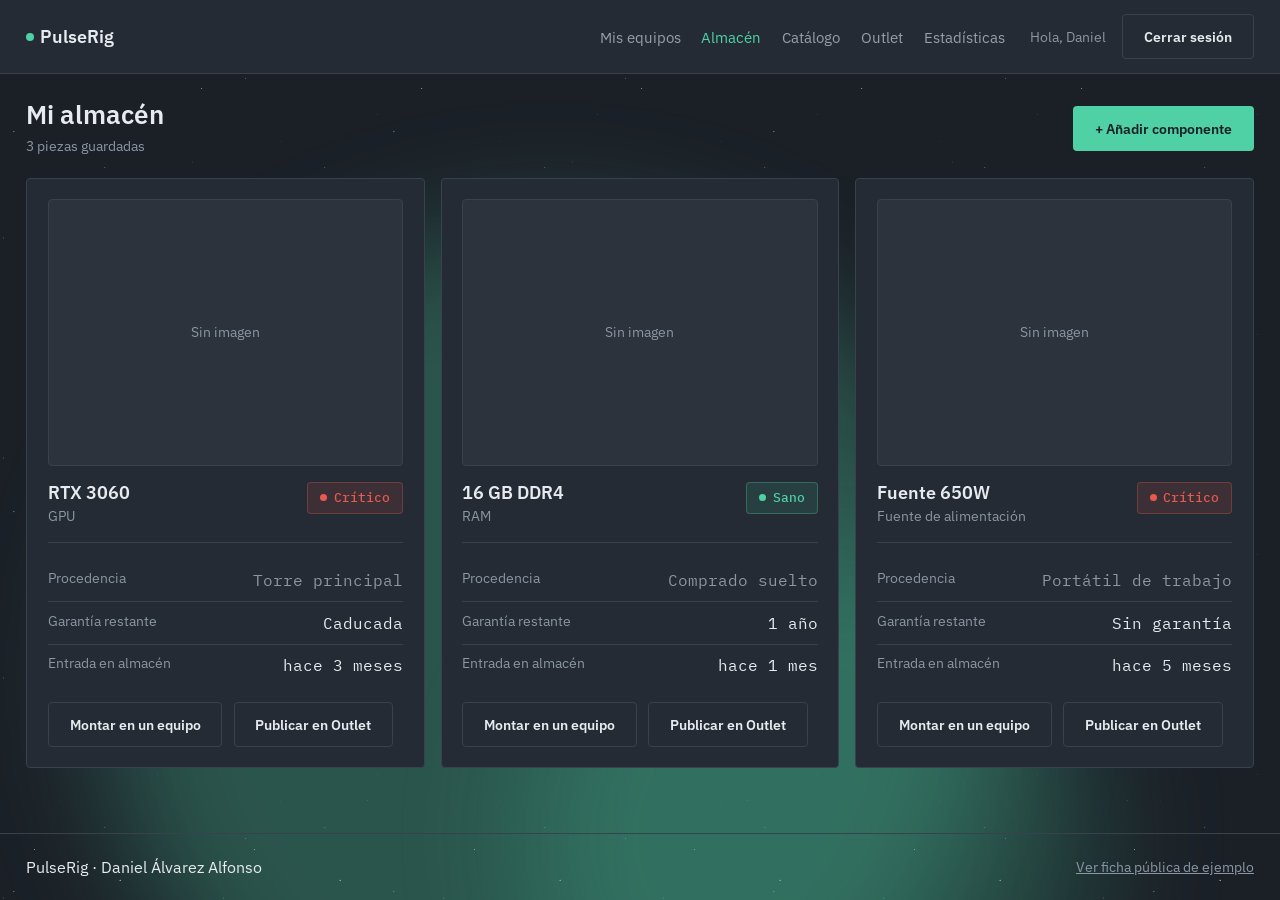
==== pages/almacen.html @ 92dafc7d "feat: maquetación HTML/CSS + esquema SQL de PulseRig" ====
<!DOCTYPE html>
<html lang="es">
<head>
  <meta charset="UTF-8">
  <meta name="viewport" content="width=device-width, initial-scale=1.0">
  <title>Mi almacén · PulseRig</title>
  <link rel="preconnect" href="https://fonts.googleapis.com">
  <link rel="preconnect" href="https://fonts.gstatic.com" crossorigin>
  <link href="https://fonts.googleapis.com/css2?family=IBM+Plex+Mono:wght@400;500;600;700&family=IBM+Plex+Sans:wght@400;500;600;700&display=swap" rel="stylesheet">
  <link rel="stylesheet" href="https://cdn.jsdelivr.net/npm/bootstrap@4.6.2/dist/css/bootstrap.min.css">
  <link rel="stylesheet" href="../css/styles.css">
</head>
<body>
  <div class="fondo-ambiente" data-estado="sano">
    <div class="fondo-ambiente__estrellas fondo-ambiente__estrellas--lejos"></div>
    <div class="fondo-ambiente__estrellas fondo-ambiente__estrellas--cerca"></div>
    <div class="fondo-ambiente__brillo"></div>
  </div>
  <div class="contenido">

    <!-- ===== CABECERA ===== -->
    <header class="menu-principal">
      <div class="contenedor">
        <a href="../index.html" class="marca">
          <span class="marca__punto"></span>
          PulseRig
        </a>
        <button class="menu-toggle" type="button" data-toggle="collapse" data-target="#menuPrincipal" aria-controls="menuPrincipal" aria-expanded="false" aria-label="Abrir menú">
          &#9776;
        </button>
        <nav class="menu-grupo collapse" id="menuPrincipal">
          <ul class="menu-enlaces">
            <li><a href="equipos.html">Mis equipos</a></li>
            <li><a href="almacen.html" aria-current="page">Almacén</a></li>
            <li><a href="catalogo.html">Catálogo</a></li>
            <li><a href="outlet.html">Outlet</a></li>
            <li><a href="estadisticas.html">Estadísticas</a></li>
          </ul>
          <div class="menu-acceso">
            <span class="menu-saludo">Hola, Daniel</span>
            <a href="../index.html" class="btn btn-secundario">Cerrar sesión</a>
          </div>
        </nav>
      </div>
    </header>
    <!-- ===== FIN CABECERA ===== -->

    <main>
      <div class="contenedor">

        <div class="cabecera-pagina">
          <div class="cabecera-pagina__titulos">
            <h1>Mi almacén</h1>
            <p class="cabecera-pagina__resumen">3 piezas guardadas</p>
          </div>
          <a href="#" class="btn btn-primario">+ Añadir componente</a>
        </div>

        <div class="rejilla">

          <article class="tarjeta">
            <div class="sin-imagen" style="margin-bottom: var(--espacio-md);">Sin imagen</div>
            <div class="tarjeta__cabecera">
              <div class="tarjeta__cabecera-titulos">
                <h3>RTX 3060</h3>
                <p class="texto-pequeno">GPU</p>
              </div>
              <span class="badge-estado badge-critico">Crítico</span>
            </div>
            <div class="tarjeta__cuerpo">
              <div class="tarjeta__fila">
                <span class="tarjeta__fila-etiqueta">Procedencia</span>
                <span class="tarjeta__fila-valor tarjeta-almacen__procedencia">Torre principal</span>
              </div>
              <div class="tarjeta__fila">
                <span class="tarjeta__fila-etiqueta">Garantía restante</span>
                <span class="tarjeta__fila-valor cifra">Caducada</span>
              </div>
              <div class="tarjeta__fila">
                <span class="tarjeta__fila-etiqueta">Entrada en almacén</span>
                <span class="tarjeta__fila-valor cifra">hace 3 meses</span>
              </div>
            </div>
            <div class="tarjeta__acciones">
              <button type="button" class="btn btn-secundario">Montar en un equipo</button>
              <button type="button" class="btn btn-secundario">Publicar en Outlet</button>
            </div>
          </article>

          <article class="tarjeta">
            <div class="sin-imagen" style="margin-bottom: var(--espacio-md);">Sin imagen</div>
            <div class="tarjeta__cabecera">
              <div class="tarjeta__cabecera-titulos">
                <h3>16 GB DDR4</h3>
                <p class="texto-pequeno">RAM</p>
              </div>
              <span class="badge-estado badge-sano">Sano</span>
            </div>
            <div class="tarjeta__cuerpo">
              <div class="tarjeta__fila">
                <span class="tarjeta__fila-etiqueta">Procedencia</span>
                <span class="tarjeta__fila-valor tarjeta-almacen__procedencia">Comprado suelto</span>
              </div>
              <div class="tarjeta__fila">
                <span class="tarjeta__fila-etiqueta">Garantía restante</span>
                <span class="tarjeta__fila-valor cifra">1 año</span>
              </div>
              <div class="tarjeta__fila">
                <span class="tarjeta__fila-etiqueta">Entrada en almacén</span>
                <span class="tarjeta__fila-valor cifra">hace 1 mes</span>
              </div>
            </div>
            <div class="tarjeta__acciones">
              <button type="button" class="btn btn-secundario">Montar en un equipo</button>
              <button type="button" class="btn btn-secundario">Publicar en Outlet</button>
            </div>
          </article>

          <article class="tarjeta">
            <div class="sin-imagen" style="margin-bottom: var(--espacio-md);">Sin imagen</div>
            <div class="tarjeta__cabecera">
              <div class="tarjeta__cabecera-titulos">
                <h3>Fuente 650W</h3>
                <p class="texto-pequeno">Fuente de alimentación</p>
              </div>
              <span class="badge-estado badge-critico">Crítico</span>
            </div>
            <div class="tarjeta__cuerpo">
              <div class="tarjeta__fila">
                <span class="tarjeta__fila-etiqueta">Procedencia</span>
                <span class="tarjeta__fila-valor tarjeta-almacen__procedencia">Portátil de trabajo</span>
              </div>
              <div class="tarjeta__fila">
                <span class="tarjeta__fila-etiqueta">Garantía restante</span>
                <span class="tarjeta__fila-valor cifra">Sin garantía</span>
              </div>
              <div class="tarjeta__fila">
                <span class="tarjeta__fila-etiqueta">Entrada en almacén</span>
                <span class="tarjeta__fila-valor cifra">hace 5 meses</span>
              </div>
            </div>
            <div class="tarjeta__acciones">
              <button type="button" class="btn btn-secundario">Montar en un equipo</button>
              <button type="button" class="btn btn-secundario">Publicar en Outlet</button>
            </div>
          </article>

        </div>

      </div>
    </main>

    <!-- ===== PIE ===== -->
    <footer class="pie-pagina">
      <div class="contenedor">
        <p>PulseRig · Daniel Álvarez Alfonso</p>
        <a href="publico.html">Ver ficha pública de ejemplo</a>
      </div>
    </footer>
    <!-- ===== FIN PIE ===== -->

  </div>

  <script src="https://cdn.jsdelivr.net/npm/jquery@3.6.0/dist/jquery.min.js"></script>
  <script src="https://cdn.jsdelivr.net/npm/popper.js@1.16.1/dist/umd/popper.min.js"></script>
  <script src="https://cdn.jsdelivr.net/npm/bootstrap@4.6.2/dist/js/bootstrap.min.js"></script>
</body>
</html>
---- css/styles.css ----
/* ==========================================================================
   PulseRig — hoja de estilos propia
   Panel de diagnóstico técnico: el color comunica estado, no decora.
   Orden: variables → reset → tipografía → layout → componentes → páginas → media queries
   ========================================================================== */

/* ==========================================================================
   1. VARIABLES
   ========================================================================== */
:root {
  /* Color — base */
  --grafito: #1B2027;
  --panel: #242B34;
  --panel-alt: #2C333D;
  --linea: #38414C;
  --hielo: #E7EBEF;
  --gris-frio: #8B96A3;

  /* Color — estados (también son el color de marca: --sano) */
  --sano: #4FD1A5;
  --sano-fondo: rgba(79, 209, 165, 0.12);
  --sano-borde: rgba(79, 209, 165, 0.3);
  --sano-hover: #63D9B1;

  --atencion: #E8A33D;
  --atencion-fondo: rgba(232, 163, 61, 0.12);
  --atencion-borde: rgba(232, 163, 61, 0.3);

  --critico: #E8594F;
  --critico-fondo: rgba(232, 89, 79, 0.12);
  --critico-borde: rgba(232, 89, 79, 0.3);

  /* Bordes y radios */
  --radio: 4px;
  --borde: 1px solid var(--linea);

  /* Espaciado */
  --espacio-xs: 0.4rem;
  --espacio-sm: 0.7rem;
  --espacio-md: 1rem;
  --espacio-lg: 1.3rem;
  --espacio-xl: 1.6rem;
  --espacio-seccion: 4rem;

  /* Tipografía */
  --fuente-sans: 'IBM Plex Sans', sans-serif;
  --fuente-mono: 'IBM Plex Mono', monospace;
}

/* ==========================================================================
   2. RESET
   ========================================================================== */
*, *::before, *::after {
  box-sizing: border-box;
}

html {
  -webkit-text-size-adjust: 100%;
}

body {
  margin: 0;
  background-color: var(--grafito);
  color: var(--hielo);
  font-family: var(--fuente-sans);
  font-size: 1rem;
  line-height: 1.5;
  min-height: 100vh;
  overflow-x: hidden;
}

h1, h2, h3, h4, p, ul, ol, dl, dd, figure {
  margin: 0;
}

ul, ol {
  padding: 0;
  list-style: none;
}

a {
  color: inherit;
  text-decoration: none;
}

img {
  max-width: 100%;
  display: block;
}

button {
  font: inherit;
  background: none;
  border: none;
}

input, select, textarea {
  font: inherit;
  color: inherit;
}

table {
  border-collapse: collapse;
  width: 100%;
}

/* ==========================================================================
   3. TIPOGRAFÍA
   ========================================================================== */
h1 {
  font-family: var(--fuente-sans);
  font-weight: 600;
  font-size: clamp(2.1rem, 5vw, 3rem);
  color: var(--hielo);
}

h2 {
  font-family: var(--fuente-sans);
  font-weight: 600;
  font-size: 1.5rem;
  color: var(--hielo);
}

h3 {
  font-family: var(--fuente-sans);
  font-weight: 600;
  font-size: 1.1rem;
  color: var(--hielo);
}

p {
  font-size: 1rem;
  color: var(--hielo);
}

.texto-pequeno {
  font-size: 0.85rem;
  color: var(--gris-frio);
}

.texto-secundario {
  color: var(--gris-frio);
}

/* Toda cifra que el usuario deba leer con precisión va en mono */
.cifra {
  font-family: var(--fuente-mono);
  font-variant-numeric: tabular-nums;
}

.cifra-destacada {
  font-family: var(--fuente-mono);
  font-size: 1.8rem;
  font-weight: 600;
}

.etiqueta-dato {
  font-family: var(--fuente-mono);
  font-size: 0.78rem;
  font-weight: 500;
  text-transform: uppercase;
  letter-spacing: 0.03em;
  color: var(--gris-frio);
}

/* ==========================================================================
   4. LAYOUT
   ========================================================================== */

/* Fondo ambiente: estrellas a la deriva (tipo "warp") + brillo cálido de
   fondo. La tonalidad de ambas capas depende del estado de salud que se
   esté mostrando en la página (data-estado en .fondo-ambiente): Sano por
   defecto, y Atención/Crítico cuando la página presenta un único equipo,
   anuncio o resumen en ese estado. */
.fondo-ambiente {
  --rgb-estado: 79, 209, 165; /* sano, por defecto */
  position: fixed;
  inset: 0;
  z-index: 0;
  overflow: hidden;
  pointer-events: none;
  background-color: var(--grafito);
}

.fondo-ambiente[data-estado="atencion"] {
  --rgb-estado: 232, 163, 61;
}

.fondo-ambiente[data-estado="critico"] {
  --rgb-estado: 232, 89, 79;
}

/* Capas de estrellas: puntos de distinto tamaño y brillo (blancos y con
   la tonalidad de estado), repetidos en mosaico y a la deriva. Dos capas
   a velocidades distintas dan sensación de profundidad ("warp"). */
.fondo-ambiente__estrellas {
  position: absolute;
  inset: -20%;
  background-repeat: repeat;
  background-image:
    radial-gradient(1.6px 1.6px at 8% 22%, rgba(var(--rgb-estado), 0.9), transparent 60%),
    radial-gradient(1.2px 1.2px at 32% 68%, rgba(231, 235, 239, 0.7), transparent 60%),
    radial-gradient(1px 1px at 54% 12%, rgba(var(--rgb-estado), 0.5), transparent 60%),
    radial-gradient(1.8px 1.8px at 71% 82%, rgba(231, 235, 239, 0.85), transparent 60%),
    radial-gradient(1px 1px at 88% 34%, rgba(var(--rgb-estado), 0.35), transparent 60%),
    radial-gradient(1.3px 1.3px at 18% 90%, rgba(231, 235, 239, 0.4), transparent 60%),
    radial-gradient(1px 1px at 44% 46%, rgba(231, 235, 239, 0.25), transparent 60%),
    radial-gradient(1.4px 1.4px at 64% 58%, rgba(var(--rgb-estado), 0.6), transparent 60%);
  animation: deriva-estrellas 80s linear infinite;
}

.fondo-ambiente__estrellas--cerca {
  background-size: 220px 220px;
}

.fondo-ambiente__estrellas--lejos {
  background-size: 380px 380px;
  opacity: 0.55;
  animation-duration: 150s;
  animation-direction: reverse;
}

@keyframes deriva-estrellas {
  0% { transform: translate3d(0, 0, 0); opacity: 0.8; }
  50% { transform: translate3d(-110px, -85px, 0); opacity: 1; }
  100% { transform: translate3d(-220px, -170px, 0); opacity: 0.8; }
}

/* Brillo cálido anclado al borde inferior de la ventana, con pulso lento */
.fondo-ambiente__brillo::before,
.fondo-ambiente__brillo::after {
  content: '';
  position: absolute;
  bottom: -25%;
  left: 50%;
  border-radius: 50%;
  filter: blur(60px);
  animation: pulso-brasa 7s ease-in-out infinite;
}

.fondo-ambiente__brillo::before {
  width: 70vw;
  height: 70vw;
  transform: translateX(-60%);
  background: rgba(var(--rgb-estado), 0.30);
}

.fondo-ambiente__brillo::after {
  width: 45vw;
  height: 45vw;
  transform: translateX(-20%);
  background: rgba(var(--rgb-estado), 0.22);
  animation-delay: 1.8s;
}

@keyframes pulso-brasa {
  0%, 100% { opacity: 0.7; }
  50% { opacity: 1; }
}

@media (prefers-reduced-motion: reduce) {
  .fondo-ambiente__estrellas,
  .fondo-ambiente__brillo::before,
  .fondo-ambiente__brillo::after {
    animation: none;
  }
}

.contenido {
  position: relative;
  z-index: 1;
  min-height: 100vh;
  display: flex;
  flex-direction: column;
}

.contenedor {
  width: 100%;
  max-width: 1140px;
  margin: 0 auto;
  padding-left: 16px;
  padding-right: 16px;
}

main {
  flex: 1;
  padding-top: var(--espacio-xl);
  padding-bottom: var(--espacio-seccion);
}

/* Menú principal */
.menu-principal {
  position: sticky;
  top: 0;
  z-index: 10;
  background: var(--panel);
  border-bottom: var(--borde);
}

.menu-principal .contenedor {
  display: flex;
  align-items: center;
  justify-content: space-between;
  padding-top: 0.9rem;
  padding-bottom: 0.9rem;
  flex-wrap: wrap;
  gap: var(--espacio-sm);
}

.marca {
  display: inline-flex;
  align-items: center;
  gap: var(--espacio-xs);
  font-family: var(--fuente-sans);
  font-weight: 600;
  font-size: 1.15rem;
  color: var(--hielo);
}

.marca__punto {
  width: 8px;
  height: 8px;
  border-radius: 50%;
  background: var(--sano);
  flex-shrink: 0;
}

.menu-toggle {
  display: inline-flex;
  align-items: center;
  justify-content: center;
  width: 38px;
  height: 38px;
  border: var(--borde);
  border-radius: var(--radio);
  color: var(--hielo);
  cursor: pointer;
}

.menu-grupo {
  display: flex;
  flex-direction: column;
  width: 100%;
  gap: var(--espacio-md);
}

.menu-grupo.collapse:not(.show) {
  display: none;
}

.menu-enlaces {
  display: flex;
  flex-direction: column;
  gap: var(--espacio-md);
}

.menu-enlaces a {
  font-size: 0.95rem;
  color: var(--hielo);
  opacity: 0.6;
}

.menu-enlaces a[aria-current="page"] {
  opacity: 1;
  color: var(--sano);
}

.menu-acceso {
  display: flex;
  align-items: center;
  gap: var(--espacio-md);
  flex-wrap: wrap;
}

.menu-saludo {
  font-size: 0.9rem;
  color: var(--gris-frio);
}

/* Pie de página */
.pie-pagina {
  border-top: var(--borde);
  padding: var(--espacio-lg) 0;
}

.pie-pagina .contenedor {
  display: flex;
  flex-direction: column;
  gap: var(--espacio-xs);
  font-size: 0.85rem;
  color: var(--gris-frio);
}

.pie-pagina a {
  color: var(--gris-frio);
  text-decoration: underline;
}

/* Cabecera de página */
.cabecera-pagina {
  display: flex;
  flex-direction: column;
  gap: var(--espacio-md);
  margin-bottom: var(--espacio-lg);
}

.cabecera-pagina__titulos h1 {
  font-size: 1.6rem;
}

.cabecera-pagina__resumen {
  color: var(--gris-frio);
  font-size: 0.9rem;
  margin-top: 0.3rem;
}

/* Rejillas de tarjetas (mobile-first: 1 columna; se amplían en media queries) */
.rejilla {
  display: grid;
  grid-template-columns: 1fr;
  gap: var(--espacio-md);
}

/* Layout con columna lateral (detalle de equipo, catálogo/outlet con filtros) */
.layout-con-lateral {
  display: flex;
  flex-direction: column;
  gap: var(--espacio-lg);
}

/* ==========================================================================
   5. COMPONENTES
   ========================================================================== */

/* --- Alerta --- */
.alerta {
  display: flex;
  gap: var(--espacio-sm);
  align-items: flex-start;
  padding: var(--espacio-md) var(--espacio-lg);
  border-radius: var(--radio);
  border: 1px solid var(--atencion-borde);
  background: var(--atencion-fondo);
  margin-bottom: var(--espacio-lg);
}

.alerta--critica {
  border-color: var(--critico-borde);
  background: var(--critico-fondo);
}

.alerta__titulo {
  font-weight: 600;
  color: var(--hielo);
  font-size: 0.95rem;
}

.alerta__texto {
  color: var(--gris-frio);
  font-size: 0.88rem;
}

/* --- Badge de estado --- */
.badge-estado {
  display: inline-flex;
  align-items: center;
  gap: var(--espacio-xs);
  font-family: var(--fuente-mono);
  font-size: 0.8rem;
  font-weight: 500;
  padding: 0.35rem 0.75rem;
  border-radius: var(--radio);
  border: 1px solid;
  white-space: nowrap;
}

.badge-estado::before {
  content: '';
  width: 7px;
  height: 7px;
  border-radius: 50%;
  background: currentColor;
  flex-shrink: 0;
}

.badge-sano {
  color: var(--sano);
  background: var(--sano-fondo);
  border-color: var(--sano-borde);
}

.badge-atencion {
  color: var(--atencion);
  background: var(--atencion-fondo);
  border-color: var(--atencion-borde);
}

.badge-critico {
  color: var(--critico);
  background: var(--critico-fondo);
  border-color: var(--critico-borde);
}

/* --- Anillo del Health Score (gauge) --- */
.gauge {
  position: relative;
  width: 96px;
  height: 96px;
  border-radius: 50%;
  background: conic-gradient(var(--color-gauge, var(--sano)) calc(var(--puntuacion, 0) * 3.6deg), var(--linea) 0deg);
  flex-shrink: 0;
}

.gauge__interior {
  position: absolute;
  inset: 11px;
  border-radius: 50%;
  background: var(--panel);
  display: flex;
  flex-direction: column;
  align-items: center;
  justify-content: center;
}

.gauge__puntuacion {
  font-family: var(--fuente-mono);
  font-size: 1.3rem;
  font-weight: 600;
  color: var(--hielo);
  line-height: 1;
}

.gauge__max {
  font-family: var(--fuente-mono);
  font-size: 0.65rem;
  color: var(--gris-frio);
  margin-top: 0.15rem;
}

.gauge--reducido {
  width: 64px;
  height: 64px;
}

.gauge--reducido .gauge__interior {
  inset: 7px;
}

.gauge--reducido .gauge__puntuacion {
  font-size: 1rem;
}

.gauge--reducido .gauge__max {
  display: none;
}

/* --- Tarjeta --- */
.tarjeta {
  background: var(--panel);
  border: var(--borde);
  border-radius: var(--radio);
  padding: var(--espacio-lg);
}

.tarjeta--estado-sano { border-color: var(--sano-borde); }
.tarjeta--estado-atencion { border-color: var(--atencion-borde); }
.tarjeta--estado-critico { border-color: var(--critico-borde); }

.tarjeta__cabecera {
  display: flex;
  justify-content: space-between;
  align-items: flex-start;
  gap: var(--espacio-md);
  padding-bottom: var(--espacio-md);
  margin-bottom: var(--espacio-md);
  border-bottom: var(--borde);
}

.tarjeta__cabecera-titulos h3 {
  margin-bottom: 0.2rem;
}

.tarjeta__cuerpo {
  display: flex;
  flex-direction: column;
}

.tarjeta__fila {
  display: flex;
  justify-content: space-between;
  gap: var(--espacio-sm);
  padding: 0.55rem 0;
  border-bottom: var(--borde);
}

.tarjeta__fila:last-child {
  border-bottom: none;
}

.tarjeta__fila-etiqueta {
  color: var(--gris-frio);
  font-size: 0.85rem;
}

.tarjeta__fila-valor {
  font-family: var(--fuente-mono);
  color: var(--hielo);
  text-align: right;
}

.tarjeta__acciones {
  display: flex;
  flex-wrap: wrap;
  gap: var(--espacio-sm);
  margin-top: var(--espacio-md);
}

/* --- Botones --- */
.btn {
  display: inline-flex;
  align-items: center;
  justify-content: center;
  font-family: var(--fuente-sans);
  font-size: 0.9rem;
  font-weight: 600;
  padding: 0.65rem 1.3rem;
  border-radius: var(--radio);
  border: 1px solid transparent;
  cursor: pointer;
  transition: background-color 0.15s ease, border-color 0.15s ease;
}

.btn:disabled {
  opacity: 0.5;
  cursor: not-allowed;
}

.btn:focus-visible {
  outline: 2px solid var(--sano);
  outline-offset: 2px;
}

.btn-primario {
  background: var(--sano);
  color: var(--grafito);
  border-color: transparent;
}

.btn-primario:hover:not(:disabled) {
  background: var(--sano-hover);
}

.btn-secundario {
  background: transparent;
  color: var(--hielo);
  border-color: var(--linea);
}

.btn-secundario:hover:not(:disabled) {
  border-color: var(--sano);
}

.btn-critico {
  background: transparent;
  color: var(--critico);
  border-color: rgba(232, 89, 79, 0.4);
}

.btn-critico:hover:not(:disabled) {
  background: var(--critico-fondo);
}

.btn-ancho-completo {
  width: 100%;
}

/* --- Formularios --- */
.grupo-campo {
  margin-bottom: 1.1rem;
}

.etiqueta-campo {
  display: block;
  font-family: var(--fuente-sans);
  font-size: 0.8rem;
  color: var(--gris-frio);
  margin-bottom: 0.4rem;
}

.etiqueta-campo .obligatorio {
  color: var(--critico);
}

.campo {
  width: 100%;
  background: var(--panel);
  border: var(--borde);
  border-radius: var(--radio);
  padding: 0.65rem 0.85rem;
  color: var(--hielo);
  font-family: var(--fuente-sans);
  font-size: 0.92rem;
  outline: none;
}

.campo:focus {
  border-color: var(--sano);
}

select.campo {
  appearance: none;
  background-image: url("data:image/svg+xml,%3Csvg xmlns='http://www.w3.org/2000/svg' width='10' height='6'%3E%3Cpath d='M0 0l5 6 5-6z' fill='%238B96A3'/%3E%3C/svg%3E");
  background-repeat: no-repeat;
  background-position: right 0.85rem center;
  padding-right: 2rem;
}

.texto-ayuda {
  font-size: 0.8rem;
  color: var(--gris-frio);
  margin-top: 0.3rem;
}

.mensaje-error {
  font-size: 0.8rem;
  color: var(--critico);
  margin-top: 0.3rem;
}

.par-campos {
  display: grid;
  grid-template-columns: 1fr;
  gap: 0 var(--espacio-md);
}

.acciones-formulario {
  display: flex;
  justify-content: flex-end;
  gap: var(--espacio-sm);
  margin-top: var(--espacio-lg);
  flex-wrap: wrap;
}

/* --- Imágenes de componentes --- */
.imagen-componente,
.sin-imagen {
  width: 100%;
  aspect-ratio: 4 / 3;
  border: var(--borde);
  border-radius: var(--radio);
  object-fit: cover;
}

.sin-imagen {
  display: flex;
  align-items: center;
  justify-content: center;
  background: var(--panel-alt);
  color: var(--gris-frio);
  font-size: 0.85rem;
  text-align: center;
}

/* --- Modal de confirmación --- */
.modal-confirmacion {
  position: fixed;
  inset: 0;
  z-index: 20;
  display: none;
  align-items: center;
  justify-content: center;
  padding: var(--espacio-md);
  background: rgba(27, 32, 39, 0.75);
}

.modal-confirmacion.show {
  display: flex;
}

.modal-confirmacion__caja {
  width: 100%;
  max-width: 420px;
  background: var(--panel);
  border: var(--borde);
  border-radius: var(--radio);
  padding: var(--espacio-lg);
}

.modal-confirmacion__titulo {
  margin-bottom: var(--espacio-sm);
}

.modal-confirmacion__texto {
  color: var(--gris-frio);
  font-size: 0.9rem;
  margin-bottom: var(--espacio-lg);
}

.modal-confirmacion__acciones {
  display: flex;
  justify-content: flex-end;
  gap: var(--espacio-sm);
  flex-wrap: wrap;
}

/* --- Contenedor de gráfico (placeholder) --- */
.grafico-placeholder {
  border: var(--borde);
  border-radius: var(--radio);
  min-height: 220px;
  display: flex;
  align-items: center;
  justify-content: center;
  color: var(--gris-frio);
  font-size: 0.9rem;
  text-align: center;
  padding: var(--espacio-md);
}

/* --- Filtros (catálogo / outlet) --- */
.filtros__toggle {
  display: flex;
}

.filtros__panel {
  display: none;
  flex-direction: column;
  gap: var(--espacio-md);
}

.filtros__panel.show {
  display: flex;
}

/* ==========================================================================
   6. PÁGINAS
   ========================================================================== */

/* --- index.html --- */
.hero {
  padding: var(--espacio-seccion) 0;
  text-align: left;
}

.hero__texto {
  max-width: 640px;
}

.hero__descripcion {
  margin-top: var(--espacio-md);
  color: var(--gris-frio);
  font-size: 1.05rem;
}

.hero__acciones {
  display: flex;
  flex-wrap: wrap;
  gap: var(--espacio-sm);
  margin-top: var(--espacio-lg);
}

.seccion-publica {
  padding-top: var(--espacio-seccion);
}

.seccion-publica__intro {
  margin-bottom: var(--espacio-lg);
}

/* --- login / registro --- */
.pagina-acceso {
  display: flex;
  justify-content: center;
  padding: var(--espacio-seccion) 0;
}

.pagina-acceso__caja {
  width: 100%;
  max-width: 380px;
}

.pagina-acceso__caja h1 {
  font-size: 1.6rem;
  margin-bottom: var(--espacio-xs);
}

.pagina-acceso__subtitulo {
  color: var(--gris-frio);
  font-size: 0.9rem;
  margin-bottom: var(--espacio-lg);
}

.pagina-acceso__pie {
  margin-top: var(--espacio-md);
  font-size: 0.85rem;
  color: var(--gris-frio);
  text-align: center;
}

.pagina-acceso__pie a {
  color: var(--sano);
  text-decoration: underline;
}

/* --- equipos.html / almacen.html --- */
.tarjeta-equipo__tipo-fecha {
  display: flex;
  justify-content: space-between;
  font-size: 0.8rem;
  color: var(--gris-frio);
  margin-bottom: var(--espacio-md);
}

/* --- detalle-equipo.html --- */
.detalle-equipo__lateral .tarjeta {
  text-align: center;
}

.detalle-equipo__lateral .gauge {
  margin: 0 auto var(--espacio-md);
}

.detalle-equipo__principal {
  display: flex;
  flex-direction: column;
  gap: var(--espacio-lg);
}

.enlace-volver {
  display: inline-flex;
  align-items: center;
  gap: var(--espacio-xs);
  color: var(--gris-frio);
  font-size: 0.9rem;
  margin-bottom: var(--espacio-md);
}

.enlace-volver:hover {
  color: var(--sano);
}

.lista-componentes {
  display: flex;
  flex-direction: column;
  gap: var(--espacio-md);
}

.componente-fila {
  display: flex;
  flex-direction: column;
  gap: var(--espacio-sm);
  padding: var(--espacio-md) 0;
  border-bottom: var(--borde);
}

.componente-fila:last-child {
  border-bottom: none;
}

.componente-fila__info {
  display: flex;
  justify-content: space-between;
  align-items: center;
  gap: var(--espacio-sm);
  flex-wrap: wrap;
}

.componente-fila__nombre {
  font-weight: 600;
}

.componente-fila__meta {
  font-size: 0.85rem;
  color: var(--gris-frio);
}

.componente-fila__acciones {
  display: flex;
  gap: var(--espacio-sm);
  flex-wrap: wrap;
}

.historial-item {
  display: flex;
  justify-content: space-between;
  gap: var(--espacio-sm);
  padding: 0.6rem 0;
  border-bottom: var(--borde);
  font-size: 0.9rem;
}

.historial-item:last-child {
  border-bottom: none;
}

.historial-item__tipo {
  color: var(--hielo);
}

.historial-item__fecha {
  font-family: var(--fuente-mono);
  color: var(--gris-frio);
}

/* --- almacen.html --- */
.tarjeta-almacen__procedencia {
  color: var(--gris-frio);
}

/* --- catalogo.html / outlet.html --- */
.buscador {
  display: flex;
  flex-direction: column;
  gap: var(--espacio-md);
  margin-bottom: var(--espacio-lg);
}

.buscador__campo {
  flex: 1;
}

.catalogo__layout {
  display: flex;
  flex-direction: column;
  gap: var(--espacio-lg);
}

.catalogo__filtros {
  background: var(--panel);
  border: var(--borde);
  border-radius: var(--radio);
  padding: var(--espacio-lg);
}

.catalogo__resultados {
  flex: 1;
}

/* --- detalle-outlet.html --- */
.detalle-outlet {
  display: flex;
  flex-direction: column;
  gap: var(--espacio-lg);
}

.detalle-outlet__imagen img,
.detalle-outlet__imagen .sin-imagen {
  aspect-ratio: 4 / 3;
}

.detalle-outlet__precio {
  font-family: var(--fuente-mono);
  font-size: 1.8rem;
  font-weight: 600;
  color: var(--hielo);
}

.detalle-outlet__acciones {
  display: flex;
  flex-wrap: wrap;
  gap: var(--espacio-sm);
  margin-top: var(--espacio-lg);
}

.detalle-outlet__contacto {
  margin-top: var(--espacio-lg);
  padding-top: var(--espacio-lg);
  border-top: var(--borde);
}

/* --- estadisticas.html --- */
.rejilla-resumen {
  display: grid;
  grid-template-columns: 1fr;
  gap: var(--espacio-md);
  margin-bottom: var(--espacio-seccion);
}

.tarjeta-resumen__valor {
  font-family: var(--fuente-mono);
  font-size: 1.8rem;
  font-weight: 600;
  margin-top: var(--espacio-sm);
}

.tabla-contenedor {
  overflow-x: auto;
  border: var(--borde);
  border-radius: var(--radio);
}

.tabla-estadisticas {
  min-width: 640px;
}

.tabla-estadisticas th,
.tabla-estadisticas td {
  text-align: left;
  padding: 0.75rem var(--espacio-md);
  border-bottom: var(--borde);
  font-size: 0.9rem;
}

.tabla-estadisticas thead th {
  background: var(--panel-alt);
  color: var(--gris-frio);
  font-family: var(--fuente-mono);
  font-size: 0.75rem;
  text-transform: uppercase;
  letter-spacing: 0.03em;
  font-weight: 500;
}

.tabla-estadisticas tbody tr:last-child td {
  border-bottom: none;
}

.tabla-estadisticas td.cifra {
  color: var(--hielo);
}

.tabla-estadisticas .nombre-equipo {
  font-weight: 600;
}

/* --- publico.html --- */
.widget-publico {
  min-height: 100vh;
  display: flex;
  align-items: center;
  justify-content: center;
  padding: var(--espacio-lg);
}

.widget-publico__tarjeta {
  width: 100%;
  max-width: 320px;
  text-align: center;
}

.widget-publico__tarjeta .gauge {
  margin: 0 auto var(--espacio-md);
}

.widget-publico__enlace {
  display: inline-block;
  margin-top: var(--espacio-lg);
  font-size: 0.8rem;
  color: var(--gris-frio);
}

.widget-publico__enlace:hover {
  color: var(--sano);
}

/* ==========================================================================
   7. MEDIA QUERIES
   ========================================================================== */

/* Tablet: 768px en adelante */
@media (min-width: 768px) {
  .cabecera-pagina {
    flex-direction: row;
    justify-content: space-between;
    align-items: center;
  }

  .rejilla {
    grid-template-columns: repeat(2, 1fr);
  }

  .rejilla-resumen {
    grid-template-columns: repeat(3, 1fr);
  }

  .par-campos {
    grid-template-columns: 1fr 1fr;
  }

  .grupo-campo--par {
    display: grid;
    grid-template-columns: 1fr 1fr;
    align-items: center;
    gap: var(--espacio-md);
  }

  .grupo-campo--par .etiqueta-campo {
    margin-bottom: 0;
  }

  .detalle-outlet {
    flex-direction: row;
  }

  .detalle-outlet__imagen {
    width: 100%;
  }

  .pie-pagina .contenedor {
    flex-direction: row;
    justify-content: space-between;
    align-items: center;
  }
}

/* Escritorio: 992px en adelante */
@media (min-width: 992px) {
  .menu-toggle {
    display: none;
  }

  .menu-grupo.collapse {
    display: flex !important;
  }

  .menu-grupo {
    flex-direction: row;
    align-items: center;
    justify-content: flex-end;
    gap: var(--espacio-xl);
    width: auto;
  }

  .menu-enlaces {
    flex-direction: row;
    gap: var(--espacio-lg);
  }

  .rejilla {
    grid-template-columns: repeat(3, 1fr);
  }

  .layout-con-lateral {
    flex-direction: row;
    align-items: flex-start;
  }

  .detalle-equipo__lateral {
    width: 320px;
    flex-shrink: 0;
    position: sticky;
    top: 5.5rem;
  }

  .detalle-equipo__principal {
    flex: 1;
  }

  .catalogo__layout {
    flex-direction: row;
    align-items: flex-start;
  }

  .catalogo__filtros {
    width: 260px;
    flex-shrink: 0;
  }

  .filtros__toggle {
    display: none;
  }

  .filtros__panel {
    display: flex;
  }

  .detalle-outlet__imagen {
    width: 50%;
  }

  .detalle-outlet__info {
    width: 50%;
  }
}

/* Supergrande: 1200px en adelante */
@media (min-width: 1200px) {
  .contenedor {
    max-width: 1260px;
  }
}
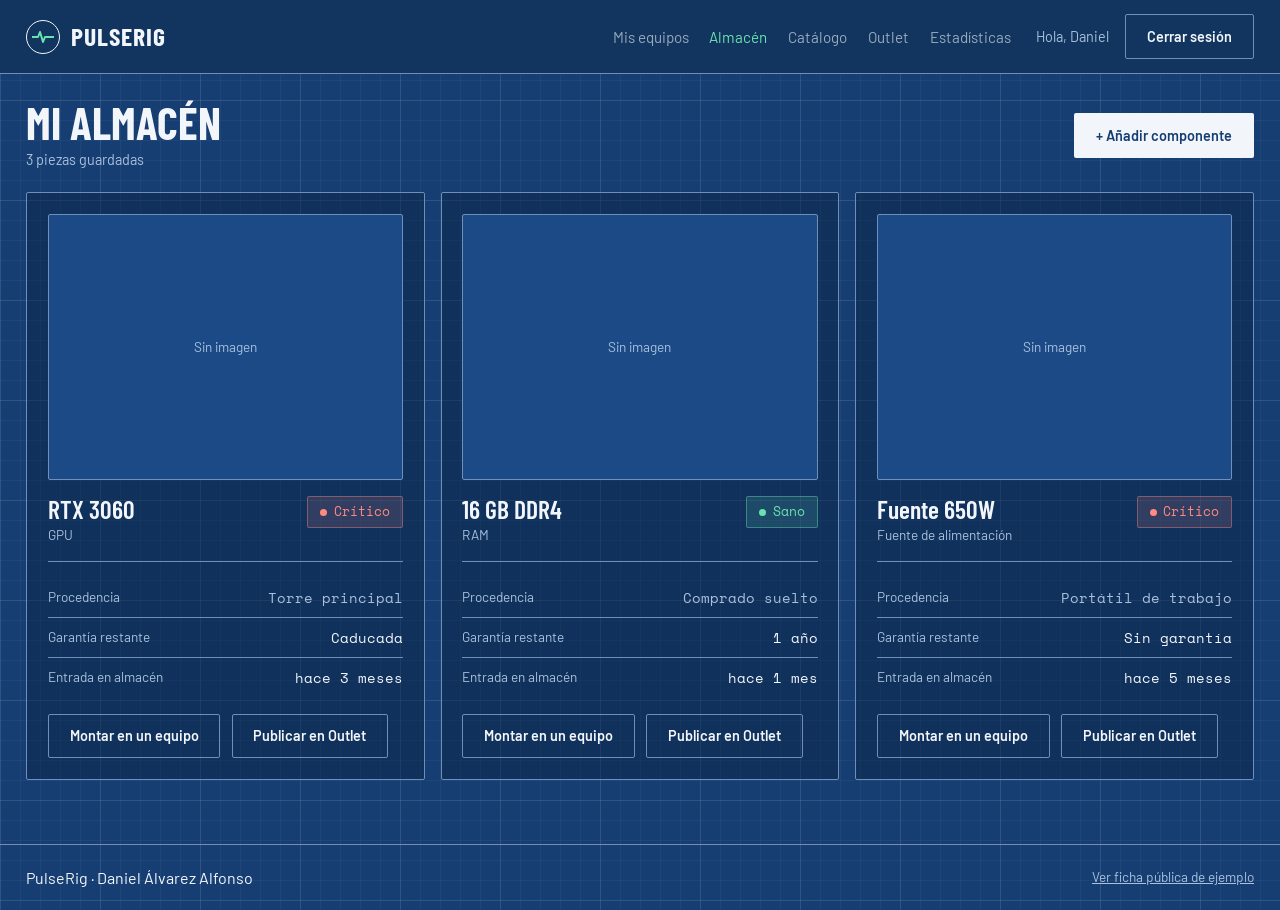
==== commit 7bc37cae: "Páginas rediseñadas hoja calco" ====
--- a/pages/almacen.html
+++ b/pages/almacen.html
@@ -6,23 +6,20 @@
   <title>Mi almacén · PulseRig</title>
   <link rel="preconnect" href="https://fonts.googleapis.com">
   <link rel="preconnect" href="https://fonts.gstatic.com" crossorigin>
-  <link href="https://fonts.googleapis.com/css2?family=IBM+Plex+Mono:wght@400;500;600;700&family=IBM+Plex+Sans:wght@400;500;600;700&display=swap" rel="stylesheet">
+  <link href="https://fonts.googleapis.com/css2?family=Barlow+Condensed:wght@600;700&family=Barlow:wght@400;500;600&family=Space+Mono:wght@400;700&display=swap" rel="stylesheet">
   <link rel="stylesheet" href="https://cdn.jsdelivr.net/npm/bootstrap@4.6.2/dist/css/bootstrap.min.css">
   <link rel="stylesheet" href="../css/styles.css">
 </head>
 <body>
-  <div class="fondo-ambiente" data-estado="sano">
-    <div class="fondo-ambiente__estrellas fondo-ambiente__estrellas--lejos"></div>
-    <div class="fondo-ambiente__estrellas fondo-ambiente__estrellas--cerca"></div>
-    <div class="fondo-ambiente__brillo"></div>
-  </div>
   <div class="contenido">
 
     <!-- ===== CABECERA ===== -->
     <header class="menu-principal">
       <div class="contenedor">
         <a href="../index.html" class="marca">
-          <span class="marca__punto"></span>
+          <span class="marca__sello" data-estado="sano">
+            <svg viewBox="0 0 22 14" aria-hidden="true"><path class="pulso pulso--logo" d="M0 7h6l2-5 3 10 2-5h9"></path></svg>
+          </span>
           PulseRig
         </a>
         <button class="menu-toggle" type="button" data-toggle="collapse" data-target="#menuPrincipal" aria-controls="menuPrincipal" aria-expanded="false" aria-label="Abrir menú">
--- a/css/styles.css
+++ b/css/styles.css
@@ -1,37 +1,49 @@
 /* ==========================================================================
    PulseRig — hoja de estilos propia
-   Panel de diagnóstico técnico: el color comunica estado, no decora.
-   Orden: variables → reset → tipografía → layout → componentes → páginas → media queries
+   Rediseño "hoja de calco": la web parece un plano técnico azul con
+   trazos blancos. El color sigue comunicando estado, no decora.
+   Orden: variables → reset → tipografía → estados → layout → componentes
+          → páginas → media queries
    ========================================================================== */
 
 /* ==========================================================================
    1. VARIABLES
+   (Los nombres se mantienen del diseño anterior para no tocar el resto
+   de páginas; solo cambian los valores.)
    ========================================================================== */
 :root {
-  /* Color — base */
-  --grafito: #1B2027;
-  --panel: #242B34;
-  --panel-alt: #2C333D;
-  --linea: #38414C;
-  --hielo: #E7EBEF;
-  --gris-frio: #8B96A3;
-
-  /* Color — estados (también son el color de marca: --sano) */
-  --sano: #4FD1A5;
-  --sano-fondo: rgba(79, 209, 165, 0.12);
-  --sano-borde: rgba(79, 209, 165, 0.3);
-  --sano-hover: #63D9B1;
-
-  --atencion: #E8A33D;
-  --atencion-fondo: rgba(232, 163, 61, 0.12);
-  --atencion-borde: rgba(232, 163, 61, 0.3);
-
-  --critico: #E8594F;
-  --critico-fondo: rgba(232, 89, 79, 0.12);
-  --critico-borde: rgba(232, 89, 79, 0.3);
-
-  /* Bordes y radios */
-  --radio: 4px;
+  /* Color — base: papel de plano azul y trazo blanco */
+  --grafito: #163E73;      /* fondo del plano */
+  --panel: #12355F;        /* paneles y cabecera, un poco más oscuros */
+  --panel-alt: #1B4A86;    /* filas o zonas destacadas dentro de un panel */
+  --linea: #6F8FBA;        /* bordes y separadores */
+  --hielo: #F2F6FB;        /* trazo principal y texto */
+  --gris-frio: #A9C1DE;    /* texto secundario y etiquetas */
+  --panel-calco: rgba(10, 34, 66, 0.45); /* panel translúcido: deja ver la cuadrícula */
+
+  /* Color — estados (aclarados para leerse sobre el azul) */
+  --sano: #6BE0B0;
+  --sano-fondo: rgba(107, 224, 176, 0.14);
+  --sano-borde: rgba(107, 224, 176, 0.4);
+  --sano-hover: #86E8C0;
+
+  --atencion: #FFC266;
+  --atencion-fondo: rgba(255, 194, 102, 0.14);
+  --atencion-borde: rgba(255, 194, 102, 0.4);
+
+  --critico: #FF8A80;
+  --critico-fondo: rgba(255, 138, 128, 0.14);
+  --critico-borde: rgba(255, 138, 128, 0.4);
+
+  /* Cuadrícula del papel de plano: líneas finas cada 20px, marcadas cada 100px */
+  --cuadricula:
+    linear-gradient(rgba(242, 246, 251, 0.08) 1px, transparent 1px) 0 0 / 100px 100px,
+    linear-gradient(90deg, rgba(242, 246, 251, 0.08) 1px, transparent 1px) 0 0 / 100px 100px,
+    linear-gradient(rgba(242, 246, 251, 0.04) 1px, transparent 1px) 0 0 / 20px 20px,
+    linear-gradient(90deg, rgba(242, 246, 251, 0.04) 1px, transparent 1px) 0 0 / 20px 20px;
+
+  /* Bordes y radios: esquinas casi rectas, como un dibujo técnico */
+  --radio: 2px;
   --borde: 1px solid var(--linea);
 
   /* Espaciado */
@@ -43,8 +55,9 @@
   --espacio-seccion: 4rem;
 
   /* Tipografía */
-  --fuente-sans: 'IBM Plex Sans', sans-serif;
-  --fuente-mono: 'IBM Plex Mono', monospace;
+  --fuente-titulos: 'Barlow Condensed', 'Arial Narrow', sans-serif; /* rótulos del plano */
+  --fuente-sans: 'Barlow', sans-serif;                               /* texto */
+  --fuente-mono: 'Space Mono', monospace;                            /* cifras y etiquetas */
 }
 
 /* ==========================================================================
@@ -60,7 +73,7 @@
 
 body {
   margin: 0;
-  background-color: var(--grafito);
+  background: var(--cuadricula), var(--grafito);
   color: var(--hielo);
   font-family: var(--fuente-sans);
   font-size: 1rem;
@@ -107,25 +120,33 @@
 /* ==========================================================================
    3. TIPOGRAFÍA
    ========================================================================== */
+/* Títulos en letra estrecha y mayúsculas, como los rótulos de un plano */
+h1, h2, h3 {
+  font-family: var(--fuente-titulos);
+  font-weight: 700;
+  line-height: 1;
+  color: var(--hielo);
+  text-wrap: balance;
+}
+
 h1 {
-  font-family: var(--fuente-sans);
+  font-size: clamp(2.2rem, 5vw, 2.8rem);
+  text-transform: uppercase;
+}
+
+h2 {
+  font-size: 2rem;
+  text-transform: uppercase;
+}
+
+/* Dentro de una tarjeta, el h2 hace de título de panel: más pequeño */
+.tarjeta h2 {
+  font-size: 1.6rem;
+}
+
+h3 {
+  font-size: 1.6rem;
   font-weight: 600;
-  font-size: clamp(2.1rem, 5vw, 3rem);
-  color: var(--hielo);
-}
-
-h2 {
-  font-family: var(--fuente-sans);
-  font-weight: 600;
-  font-size: 1.5rem;
-  color: var(--hielo);
-}
-
-h3 {
-  font-family: var(--fuente-sans);
-  font-weight: 600;
-  font-size: 1.1rem;
-  color: var(--hielo);
 }
 
 p {
@@ -164,107 +185,62 @@
 }
 
 /* ==========================================================================
+   ESTADOS
+   Cualquier elemento con data-estado="sano | atencion | critico" toma el
+   color de ese estado. Sirve para texto, trazos SVG (currentColor) y celdas.
+   Ejemplo: <span data-estado="atencion">caduca en 23 días</span>
+   ========================================================================== */
+[data-estado="sano"]     { color: var(--sano); }
+[data-estado="atencion"] { color: var(--atencion); }
+[data-estado="critico"]  { color: var(--critico); }
+
+/* Línea de pulso (electrocardiograma). Se dibuja con el color del texto,
+   así que hereda el del data-estado que la rodea. Un trozo de la línea
+   se desplaza en bucle para que parezca un monitor. */
+.pulso {
+  fill: none;
+  stroke: currentColor;
+  stroke-width: 2;
+  stroke-linejoin: round;
+  vector-effect: non-scaling-stroke; /* grosor fijo aunque el SVG se estire */
+  stroke-dasharray: 520 180;
+  animation: pulso-avanza 2.6s linear infinite;
+}
+
+.pulso--lento  { animation-duration: 3.4s; }  /* equipo sano: ritmo tranquilo */
+.pulso--rapido { animation-duration: 1.7s; }  /* equipo con aviso: ritmo agitado */
+
+.pulso--logo {
+  stroke-dasharray: 40 14;
+  animation-duration: 1.6s;
+}
+
+@keyframes pulso-avanza {
+  from { stroke-dashoffset: 700; }
+  to   { stroke-dashoffset: 0; }
+}
+
+/* Latido: parpadeo suave para LEDs y puntos de "en vivo" */
+.latido {
+  fill: currentColor;
+  animation: latido 1.3s ease-in-out infinite;
+}
+
+@keyframes latido {
+  50% { opacity: 0.25; }
+}
+
+/* Quien prefiera menos movimiento ve las líneas quietas y completas */
+@media (prefers-reduced-motion: reduce) {
+  .pulso, .latido {
+    animation: none;
+    stroke-dasharray: none;
+  }
+}
+
+/* ==========================================================================
    4. LAYOUT
    ========================================================================== */
-
-/* Fondo ambiente: estrellas a la deriva (tipo "warp") + brillo cálido de
-   fondo. La tonalidad de ambas capas depende del estado de salud que se
-   esté mostrando en la página (data-estado en .fondo-ambiente): Sano por
-   defecto, y Atención/Crítico cuando la página presenta un único equipo,
-   anuncio o resumen en ese estado. */
-.fondo-ambiente {
-  --rgb-estado: 79, 209, 165; /* sano, por defecto */
-  position: fixed;
-  inset: 0;
-  z-index: 0;
-  overflow: hidden;
-  pointer-events: none;
-  background-color: var(--grafito);
-}
-
-.fondo-ambiente[data-estado="atencion"] {
-  --rgb-estado: 232, 163, 61;
-}
-
-.fondo-ambiente[data-estado="critico"] {
-  --rgb-estado: 232, 89, 79;
-}
-
-/* Capas de estrellas: puntos de distinto tamaño y brillo (blancos y con
-   la tonalidad de estado), repetidos en mosaico y a la deriva. Dos capas
-   a velocidades distintas dan sensación de profundidad ("warp"). */
-.fondo-ambiente__estrellas {
-  position: absolute;
-  inset: -20%;
-  background-repeat: repeat;
-  background-image:
-    radial-gradient(1.6px 1.6px at 8% 22%, rgba(var(--rgb-estado), 0.9), transparent 60%),
-    radial-gradient(1.2px 1.2px at 32% 68%, rgba(231, 235, 239, 0.7), transparent 60%),
-    radial-gradient(1px 1px at 54% 12%, rgba(var(--rgb-estado), 0.5), transparent 60%),
-    radial-gradient(1.8px 1.8px at 71% 82%, rgba(231, 235, 239, 0.85), transparent 60%),
-    radial-gradient(1px 1px at 88% 34%, rgba(var(--rgb-estado), 0.35), transparent 60%),
-    radial-gradient(1.3px 1.3px at 18% 90%, rgba(231, 235, 239, 0.4), transparent 60%),
-    radial-gradient(1px 1px at 44% 46%, rgba(231, 235, 239, 0.25), transparent 60%),
-    radial-gradient(1.4px 1.4px at 64% 58%, rgba(var(--rgb-estado), 0.6), transparent 60%);
-  animation: deriva-estrellas 80s linear infinite;
-}
-
-.fondo-ambiente__estrellas--cerca {
-  background-size: 220px 220px;
-}
-
-.fondo-ambiente__estrellas--lejos {
-  background-size: 380px 380px;
-  opacity: 0.55;
-  animation-duration: 150s;
-  animation-direction: reverse;
-}
-
-@keyframes deriva-estrellas {
-  0% { transform: translate3d(0, 0, 0); opacity: 0.8; }
-  50% { transform: translate3d(-110px, -85px, 0); opacity: 1; }
-  100% { transform: translate3d(-220px, -170px, 0); opacity: 0.8; }
-}
-
-/* Brillo cálido anclado al borde inferior de la ventana, con pulso lento */
-.fondo-ambiente__brillo::before,
-.fondo-ambiente__brillo::after {
-  content: '';
-  position: absolute;
-  bottom: -25%;
-  left: 50%;
-  border-radius: 50%;
-  filter: blur(60px);
-  animation: pulso-brasa 7s ease-in-out infinite;
-}
-
-.fondo-ambiente__brillo::before {
-  width: 70vw;
-  height: 70vw;
-  transform: translateX(-60%);
-  background: rgba(var(--rgb-estado), 0.30);
-}
-
-.fondo-ambiente__brillo::after {
-  width: 45vw;
-  height: 45vw;
-  transform: translateX(-20%);
-  background: rgba(var(--rgb-estado), 0.22);
-  animation-delay: 1.8s;
-}
-
-@keyframes pulso-brasa {
-  0%, 100% { opacity: 0.7; }
-  50% { opacity: 1; }
-}
-
-@media (prefers-reduced-motion: reduce) {
-  .fondo-ambiente__estrellas,
-  .fondo-ambiente__brillo::before,
-  .fondo-ambiente__brillo::after {
-    animation: none;
-  }
-}
 
 .contenido {
   position: relative;
@@ -310,19 +286,28 @@
 .marca {
   display: inline-flex;
   align-items: center;
-  gap: var(--espacio-xs);
-  font-family: var(--fuente-sans);
-  font-weight: 600;
-  font-size: 1.15rem;
+  gap: var(--espacio-sm);
+  font-family: var(--fuente-titulos);
+  font-weight: 700;
+  font-size: 1.6rem;
+  letter-spacing: 0.04em;
+  text-transform: uppercase;
   color: var(--hielo);
 }
 
-.marca__punto {
-  width: 8px;
-  height: 8px;
+/* Sello redondo del logo con el pulso dentro */
+.marca__sello {
+  display: inline-grid;
+  place-items: center;
+  width: 34px;
+  height: 34px;
+  border: 1.5px solid var(--hielo);
   border-radius: 50%;
-  background: var(--sano);
-  flex-shrink: 0;
+}
+
+.marca__sello svg {
+  width: 22px;
+  height: 14px;
 }
 
 .menu-toggle {
@@ -402,10 +387,6 @@
   flex-direction: column;
   gap: var(--espacio-md);
   margin-bottom: var(--espacio-lg);
-}
-
-.cabecera-pagina__titulos h1 {
-  font-size: 1.6rem;
 }
 
 .cabecera-pagina__resumen {
@@ -556,7 +537,7 @@
 
 /* --- Tarjeta --- */
 .tarjeta {
-  background: var(--panel);
+  background: var(--panel-calco);
   border: var(--borde);
   border-radius: var(--radio);
   padding: var(--espacio-lg);
@@ -604,6 +585,7 @@
 
 .tarjeta__fila-valor {
   font-family: var(--fuente-mono);
+  font-size: 0.9rem; /* Space Mono es ancha: un punto menos para que quepa */
   color: var(--hielo);
   text-align: right;
 }
@@ -640,14 +622,16 @@
   outline-offset: 2px;
 }
 
+/* Botón principal: relleno blanco sobre el azul, como una pieza recortada */
 .btn-primario {
+  background: var(--hielo);
+  color: var(--grafito);
+  border-color: transparent;
+}
+
+.btn-primario:hover:not(:disabled) {
   background: var(--sano);
   color: var(--grafito);
-  border-color: transparent;
-}
-
-.btn-primario:hover:not(:disabled) {
-  background: var(--sano-hover);
 }
 
 .btn-secundario {
@@ -836,35 +820,235 @@
    6. PÁGINAS
    ========================================================================== */
 
-/* --- index.html --- */
+/* --- index.html ---------------------------------------------------------
+   Bloques: hero (texto + despiece + cajetín), monitor, tabla y funciones.
+   ------------------------------------------------------------------------ */
+
+/* Hero: una columna en móvil, dos en escritorio (ver media queries) */
+.hero h1 {
+  font-size: clamp(2.8rem, 7vw, 5rem);
+}
+
 .hero {
-  padding: var(--espacio-seccion) 0;
-  text-align: left;
-}
-
-.hero__texto {
-  max-width: 640px;
+  display: grid;
+  gap: var(--espacio-seccion);
+  align-items: center;
+  padding: var(--espacio-seccion) 0 var(--espacio-xl);
 }
 
 .hero__descripcion {
-  margin-top: var(--espacio-md);
-  color: var(--gris-frio);
-  font-size: 1.05rem;
+  margin-top: var(--espacio-lg);
+  font-size: 1.15rem;
+  color: var(--gris-frio);
+  max-width: 32em;
 }
 
 .hero__acciones {
   display: flex;
   flex-wrap: wrap;
   gap: var(--espacio-sm);
-  margin-top: var(--espacio-lg);
-}
-
+  margin-top: var(--espacio-xl);
+}
+
+/* Despiece: dibujo SVG de la torre. Los colores salen de las variables */
+.despiece {
+  margin: 0;
+  min-width: 0;
+}
+
+/* En móvil el dibujo no se encoge más de 440px (las etiquetas serían
+   ilegibles): se desplaza en horizontal dentro de su caja */
+.despiece__dibujo {
+  overflow-x: auto;
+}
+
+.despiece__dibujo svg {
+  width: 100%;
+  min-width: 440px;
+  height: auto;
+  display: block;
+}
+
+.despiece__piezas,
+.despiece__etiquetas circle {
+  fill: none;
+  stroke: var(--hielo);
+  stroke-width: 1.5;
+}
+
+.despiece__lineas {
+  fill: none;
+  stroke: var(--gris-frio);
+}
+
+.despiece__etiquetas text {
+  font-family: var(--fuente-mono);
+  font-size: 12px;
+  fill: currentColor; /* toma el color de su data-estado */
+}
+
+.despiece__etiquetas .despiece__num {
+  fill: var(--hielo);
+  text-anchor: middle;
+}
+
+.despiece__etiquetas .despiece__modelo {
+  font-family: var(--fuente-sans);
+  font-size: 16px;
+  font-weight: 600;
+  fill: var(--hielo);
+}
+
+/* Cajetín: rejilla de celdas con borde blanco, como el de un plano */
+.cajetin {
+  display: grid;
+  grid-template-columns: repeat(3, 1fr);
+  margin: var(--espacio-sm) 0 var(--espacio-xs);
+  border-top: 1px solid var(--hielo);
+  border-left: 1px solid var(--hielo);
+}
+
+.cajetin > div {
+  display: flex;
+  flex-direction: column;
+  gap: 2px;
+  min-width: 0;
+  padding: var(--espacio-sm) var(--espacio-md);
+  border-right: 1px solid var(--hielo);
+  border-bottom: 1px solid var(--hielo);
+}
+
+.cajetin__puntuacion {
+  font-family: var(--fuente-titulos);
+  font-size: 1.6rem;
+  line-height: 1;
+}
+
+/* Última fila del cajetín: ocupa todo el ancho y lleva el pulso */
+.cajetin .cajetin__pulso {
+  grid-column: 1 / -1;
+  flex-direction: row;
+  align-items: center;
+  gap: var(--espacio-md);
+}
+
+.cajetin__pulso svg {
+  flex: 1;
+  height: 34px;
+}
+
+/* Secciones de la portada */
 .seccion-publica {
   padding-top: var(--espacio-seccion);
 }
 
 .seccion-publica__intro {
   margin-bottom: var(--espacio-lg);
+}
+
+.seccion-publica__intro p {
+  margin-top: var(--espacio-sm);
+  max-width: 48em;
+}
+
+/* Monitor de constantes: panel con un canal (fila) por equipo */
+.monitor {
+  border: 1.5px solid var(--hielo);
+  background: var(--panel-calco);
+}
+
+.monitor__cabecera {
+  display: flex;
+  flex-wrap: wrap;
+  justify-content: space-between;
+  gap: var(--espacio-xs);
+  padding: var(--espacio-sm) var(--espacio-lg);
+  border-bottom: 1.5px solid var(--hielo);
+}
+
+/* Canal: nombre | pulso | puntuación. En móvil el pulso baja a su propia fila */
+.monitor__canal {
+  display: grid;
+  grid-template-columns: 1fr auto;
+  gap: var(--espacio-sm) var(--espacio-lg);
+  align-items: center;
+  padding: var(--espacio-md) var(--espacio-lg);
+  border-bottom: 1px dashed var(--linea);
+}
+
+.monitor__canal:last-child {
+  border-bottom: none;
+}
+
+.monitor__canal strong {
+  display: block;
+  color: var(--hielo);
+}
+
+.monitor__canal .etiqueta-dato {
+  color: inherit; /* el detalle va en el color del estado */
+}
+
+.monitor__canal svg {
+  grid-column: 1 / -1;
+  order: 3;
+  width: 100%;
+  height: 60px;
+}
+
+.monitor__lectura {
+  text-align: right;
+  font-family: var(--fuente-mono);
+  font-size: 0.75rem;
+  text-transform: uppercase;
+  color: inherit;
+}
+
+.monitor__cifra {
+  display: block;
+  font-family: var(--fuente-titulos);
+  font-size: 3.5rem;
+  font-weight: 700;
+  line-height: 1;
+}
+
+/* Tabla con aspecto de lista de piezas de un plano */
+.tabla-plano {
+  overflow-x: auto;
+  border: 1px solid var(--hielo);
+}
+
+.tabla-plano table {
+  min-width: 640px;
+  font-variant-numeric: tabular-nums;
+}
+
+.tabla-plano th,
+.tabla-plano td {
+  padding: 0.75rem var(--espacio-md);
+  border-bottom: 1px dashed var(--linea);
+  text-align: left;
+}
+
+.tabla-plano th {
+  font-family: var(--fuente-mono);
+  font-size: 0.75rem;
+  font-weight: 400;
+  text-transform: uppercase;
+  color: var(--gris-frio);
+}
+
+.tabla-plano tbody tr:last-child td {
+  border-bottom: none;
+}
+
+/* Tarjetas de funciones: recuadro discontinuo, como una zona acotada */
+.funcion {
+  display: flex;
+  flex-direction: column;
+  gap: var(--espacio-sm);
+  padding: var(--espacio-lg);
+  border: 1.5px dashed var(--hielo);
 }
 
 /* --- login / registro --- */
@@ -905,7 +1089,7 @@
 /* --- equipos.html / almacen.html --- */
 .tarjeta-equipo__tipo-fecha {
   display: flex;
-  justify-content: space-between;
+  gap: var(--espacio-sm);
   font-size: 0.8rem;
   color: var(--gris-frio);
   margin-bottom: var(--espacio-md);
@@ -1230,6 +1414,21 @@
     grid-template-columns: repeat(3, 1fr);
   }
 
+  /* Portada: texto y despiece lado a lado */
+  .hero {
+    grid-template-columns: 1fr 1fr;
+  }
+
+  /* Monitor: nombre | pulso | puntuación en una sola fila */
+  .monitor__canal {
+    grid-template-columns: 200px 1fr 120px;
+  }
+
+  .monitor__canal svg {
+    grid-column: auto;
+    order: 0;
+  }
+
   .layout-con-lateral {
     flex-direction: row;
     align-items: flex-start;
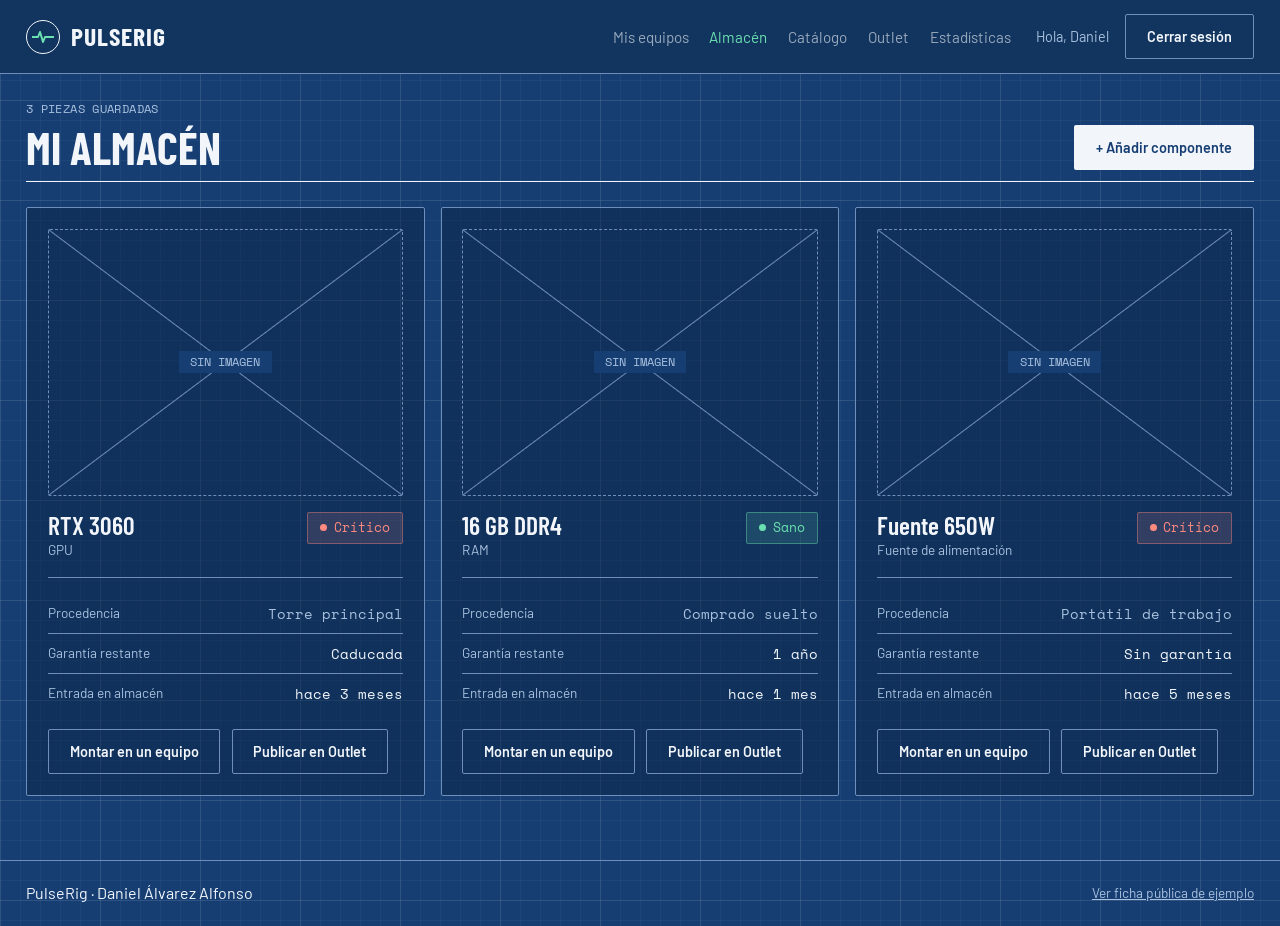
==== commit e8f83e4b: "Resto de páginas en hoja de calco" ====
--- a/pages/almacen.html
+++ b/pages/almacen.html
@@ -46,9 +46,9 @@
       <div class="contenedor">
 
         <div class="cabecera-pagina">
-          <div class="cabecera-pagina__titulos">
+          <div>
+            <p class="etiqueta-dato">3 piezas guardadas</p>
             <h1>Mi almacén</h1>
-            <p class="cabecera-pagina__resumen">3 piezas guardadas</p>
           </div>
           <a href="#" class="btn btn-primario">+ Añadir componente</a>
         </div>
@@ -56,7 +56,7 @@
         <div class="rejilla">
 
           <article class="tarjeta">
-            <div class="sin-imagen" style="margin-bottom: var(--espacio-md);">Sin imagen</div>
+            <div class="sin-imagen" style="margin-bottom: var(--espacio-md);"><span>Sin imagen</span></div>
             <div class="tarjeta__cabecera">
               <div class="tarjeta__cabecera-titulos">
                 <h3>RTX 3060</h3>
@@ -85,7 +85,7 @@
           </article>
 
           <article class="tarjeta">
-            <div class="sin-imagen" style="margin-bottom: var(--espacio-md);">Sin imagen</div>
+            <div class="sin-imagen" style="margin-bottom: var(--espacio-md);"><span>Sin imagen</span></div>
             <div class="tarjeta__cabecera">
               <div class="tarjeta__cabecera-titulos">
                 <h3>16 GB DDR4</h3>
@@ -114,7 +114,7 @@
           </article>
 
           <article class="tarjeta">
-            <div class="sin-imagen" style="margin-bottom: var(--espacio-md);">Sin imagen</div>
+            <div class="sin-imagen" style="margin-bottom: var(--espacio-md);"><span>Sin imagen</span></div>
             <div class="tarjeta__cabecera">
               <div class="tarjeta__cabecera-titulos">
                 <h3>Fuente 650W</h3>
--- a/css/styles.css
+++ b/css/styles.css
@@ -381,18 +381,31 @@
   text-decoration: underline;
 }
 
-/* Cabecera de página */
+/* Cabecera de página: etiqueta y título a la izquierda, botones a la
+   derecha y una línea blanca debajo, como el rótulo de un plano.
+   Estructura: <div class="cabecera-pagina">
+                 <div><p class="etiqueta-dato">…</p><h1>…</h1></div>
+                 <a class="btn">…</a>  (opcional)
+               </div> */
 .cabecera-pagina {
   display: flex;
-  flex-direction: column;
+  flex-wrap: wrap;
+  justify-content: space-between;
+  align-items: flex-end;
   gap: var(--espacio-md);
-  margin-bottom: var(--espacio-lg);
-}
-
-.cabecera-pagina__resumen {
-  color: var(--gris-frio);
-  font-size: 0.9rem;
-  margin-top: 0.3rem;
+  padding-bottom: var(--espacio-sm);
+  margin-bottom: var(--espacio-xl);
+  border-bottom: 1.5px solid var(--hielo);
+}
+
+.cabecera-pagina h1 {
+  margin-top: var(--espacio-xs);
+}
+
+.cabecera-pagina__acciones {
+  display: flex;
+  flex-wrap: wrap;
+  gap: var(--espacio-sm);
 }
 
 /* Rejillas de tarjetas (mobile-first: 1 columna; se amplían en media queries) */
@@ -402,13 +415,6 @@
   gap: var(--espacio-md);
 }
 
-/* Layout con columna lateral (detalle de equipo, catálogo/outlet con filtros) */
-.layout-con-lateral {
-  display: flex;
-  flex-direction: column;
-  gap: var(--espacio-lg);
-}
-
 /* ==========================================================================
    5. COMPONENTES
    ========================================================================== */
@@ -419,26 +425,24 @@
   gap: var(--espacio-sm);
   align-items: flex-start;
   padding: var(--espacio-md) var(--espacio-lg);
-  border-radius: var(--radio);
-  border: 1px solid var(--atencion-borde);
+  border: 1.5px dashed var(--atencion);
   background: var(--atencion-fondo);
-  margin-bottom: var(--espacio-lg);
+  margin-bottom: var(--espacio-xl);
 }
 
 .alerta--critica {
-  border-color: var(--critico-borde);
+  border-color: var(--critico);
   background: var(--critico-fondo);
 }
 
 .alerta__titulo {
   font-weight: 600;
   color: var(--hielo);
+}
+
+.alerta__texto {
+  color: var(--gris-frio);
   font-size: 0.95rem;
-}
-
-.alerta__texto {
-  color: var(--gris-frio);
-  font-size: 0.88rem;
 }
 
 /* --- Badge de estado --- */
@@ -480,59 +484,6 @@
   color: var(--critico);
   background: var(--critico-fondo);
   border-color: var(--critico-borde);
-}
-
-/* --- Anillo del Health Score (gauge) --- */
-.gauge {
-  position: relative;
-  width: 96px;
-  height: 96px;
-  border-radius: 50%;
-  background: conic-gradient(var(--color-gauge, var(--sano)) calc(var(--puntuacion, 0) * 3.6deg), var(--linea) 0deg);
-  flex-shrink: 0;
-}
-
-.gauge__interior {
-  position: absolute;
-  inset: 11px;
-  border-radius: 50%;
-  background: var(--panel);
-  display: flex;
-  flex-direction: column;
-  align-items: center;
-  justify-content: center;
-}
-
-.gauge__puntuacion {
-  font-family: var(--fuente-mono);
-  font-size: 1.3rem;
-  font-weight: 600;
-  color: var(--hielo);
-  line-height: 1;
-}
-
-.gauge__max {
-  font-family: var(--fuente-mono);
-  font-size: 0.65rem;
-  color: var(--gris-frio);
-  margin-top: 0.15rem;
-}
-
-.gauge--reducido {
-  width: 64px;
-  height: 64px;
-}
-
-.gauge--reducido .gauge__interior {
-  inset: 7px;
-}
-
-.gauge--reducido .gauge__puntuacion {
-  font-size: 1rem;
-}
-
-.gauge--reducido .gauge__max {
-  display: none;
 }
 
 /* --- Tarjeta --- */
@@ -735,14 +686,25 @@
   object-fit: cover;
 }
 
+/* Hueco sin foto: recuadro discontinuo con un aspa, como en los planos */
 .sin-imagen {
   display: flex;
   align-items: center;
   justify-content: center;
-  background: var(--panel-alt);
-  color: var(--gris-frio);
-  font-size: 0.85rem;
-  text-align: center;
+  border: 1.5px dashed var(--linea);
+  background:
+    linear-gradient(to top right, transparent calc(50% - 1px), var(--linea) 50%, transparent calc(50% + 1px)),
+    linear-gradient(to bottom right, transparent calc(50% - 1px), var(--linea) 50%, transparent calc(50% + 1px));
+}
+
+/* El texto lleva fondo para que el aspa no lo cruce */
+.sin-imagen span {
+  padding: 2px var(--espacio-sm);
+  background: var(--grafito);
+  font-family: var(--fuente-mono);
+  font-size: 0.75rem;
+  text-transform: uppercase;
+  color: var(--gris-frio);
 }
 
 /* --- Modal de confirmación --- */
@@ -787,20 +749,6 @@
   flex-wrap: wrap;
 }
 
-/* --- Contenedor de gráfico (placeholder) --- */
-.grafico-placeholder {
-  border: var(--borde);
-  border-radius: var(--radio);
-  min-height: 220px;
-  display: flex;
-  align-items: center;
-  justify-content: center;
-  color: var(--gris-frio);
-  font-size: 0.9rem;
-  text-align: center;
-  padding: var(--espacio-md);
-}
-
 /* --- Filtros (catálogo / outlet) --- */
 .filtros__toggle {
   display: flex;
@@ -810,6 +758,9 @@
   display: none;
   flex-direction: column;
   gap: var(--espacio-md);
+  padding: var(--espacio-lg);
+  border: var(--borde);
+  background: var(--panel-calco);
 }
 
 .filtros__panel.show {
@@ -1055,17 +1006,19 @@
 .pagina-acceso {
   display: flex;
   justify-content: center;
-  padding: var(--espacio-seccion) 0;
+  padding-block: var(--espacio-seccion); /* solo arriba y abajo: los lados los pone .contenedor */
 }
 
 .pagina-acceso__caja {
   width: 100%;
-  max-width: 380px;
+  max-width: 420px;
+  padding: var(--espacio-xl);
+  border: 1.5px solid var(--hielo);
+  background: var(--panel-calco);
 }
 
 .pagina-acceso__caja h1 {
-  font-size: 1.6rem;
-  margin-bottom: var(--espacio-xs);
+  margin: var(--espacio-xs) 0;
 }
 
 .pagina-acceso__subtitulo {
@@ -1086,30 +1039,91 @@
   text-decoration: underline;
 }
 
-/* --- equipos.html / almacen.html --- */
-.tarjeta-equipo__tipo-fecha {
-  display: flex;
-  gap: var(--espacio-sm);
-  font-size: 0.8rem;
-  color: var(--gris-frio);
-  margin-bottom: var(--espacio-md);
-}
-
-/* --- detalle-equipo.html --- */
-.detalle-equipo__lateral .tarjeta {
-  text-align: center;
-}
-
-.detalle-equipo__lateral .gauge {
-  margin: 0 auto var(--espacio-md);
-}
-
-.detalle-equipo__principal {
-  display: flex;
-  flex-direction: column;
-  gap: var(--espacio-lg);
-}
-
+/* --- equipos.html ------------------------------------------------------
+   La lista es un .monitor (portada) con un canal por equipo, ordenados de
+   peor a mejor Health Score. 
+   ------------------------------------------------------------------------ */
+/* Cada equipo es un enlace a su ficha. El data-estado va en el div de dentro
+   para que el color de hover de Bootstrap no lo pise */
+.equipo-canal {
+  display: block;
+  border-bottom: 1px dashed var(--linea);
+}
+
+.equipo-canal:last-child {
+  border-bottom: none;
+}
+
+/* Bootstrap subraya los enlaces al pasar el ratón: aquí solo se aclara el fondo */
+.equipo-canal:hover {
+  background: rgba(242, 246, 251, 0.04);
+  text-decoration: none;
+}
+
+/* Fila principal: dibujo | nombre | pulso | puntuación.
+   En móvil el pulso baja a su propia fila (ver media queries) */
+.equipo-canal__fila {
+  display: grid;
+  grid-template-columns: 48px 1fr auto;
+  gap: var(--espacio-sm) var(--espacio-lg);
+  align-items: center;
+  padding: var(--espacio-md) var(--espacio-lg) var(--espacio-xs);
+}
+
+.equipo-canal__fila .pulso-caja {
+  grid-column: 1 / -1;
+  order: 4;
+  width: 100%;
+  height: 56px;
+}
+
+/* Dibujo de línea del tipo de equipo (torre, portátil o servidor) */
+.equipo-canal__icono {
+  width: 48px;
+  height: 48px;
+  fill: none;
+  stroke: var(--hielo);
+  stroke-width: 1.5;
+}
+
+.equipo-canal__nombre {
+  font-family: var(--fuente-titulos);
+  font-size: 1.6rem;
+  font-weight: 600;
+  line-height: 1.1;
+  color: var(--hielo);
+}
+
+/* Línea inferior con los datos del equipo y el enlace a la ficha */
+.equipo-canal__datos {
+  display: flex;
+  flex-wrap: wrap;
+  gap: var(--espacio-xs) var(--espacio-xl);
+  padding: 0 var(--espacio-lg) var(--espacio-md);
+  font-size: 0.9rem;
+  color: var(--gris-frio);
+}
+
+.equipo-canal__datos b {
+  font-family: var(--fuente-mono);
+  font-weight: 400;
+}
+
+/* Valores en blanco, salvo los que llevan data-estado (van en su color) */
+.equipo-canal__datos b:not([data-estado]) {
+  color: var(--hielo);
+}
+
+.equipo-canal__ver {
+  margin-left: auto;
+  font-weight: 600;
+  color: var(--hielo);
+}
+
+/* --- detalle-equipo.html ------------------------------------------------
+   La ficha reutiliza piezas de la portada: .despiece, .monitor, .pulso y
+   data-estado. Aquí solo va lo propio de esta página.
+   ------------------------------------------------------------------------ */
 .enlace-volver {
   display: inline-flex;
   align-items: center;
@@ -1123,67 +1137,148 @@
   color: var(--sano);
 }
 
-.lista-componentes {
+/* Bloques de la ficha, uno debajo de otro */
+.ficha {
   display: flex;
   flex-direction: column;
+  gap: var(--espacio-seccion);
+}
+
+/* Aquí el hueco bajo la cabecera ya lo pone el gap de .ficha */
+.ficha .cabecera-pagina {
+  margin-bottom: 0;
+}
+
+/* Resumen: despiece y panel de salud lado a lado (se apilan si no caben) */
+.ficha-resumen {
+  display: flex;
+  flex-wrap: wrap;
+  gap: var(--espacio-xl);
+  align-items: flex-start;
+}
+
+.ficha-resumen .despiece {
+  flex: 2 1 560px;
+}
+
+/* Panel de salud: el Health Score en grande con su pulso y los datos del equipo */
+.panel-salud {
+  flex: 1 1 320px;
+  min-width: 0;
+  border: 1.5px solid var(--hielo);
+  background: var(--panel-calco);
+}
+
+.panel-salud__cabecera {
+  padding: var(--espacio-md) var(--espacio-lg);
+  border-bottom: 1.5px solid var(--hielo);
+}
+
+.panel-salud__cifra {
+  font-family: var(--fuente-titulos);
+  font-size: 6rem;
+  font-weight: 700;
+  line-height: 0.9;
+}
+
+.panel-salud__cabecera svg {
+  display: block;
+  width: 100%;
+  height: 40px;
+  margin-top: var(--espacio-sm);
+}
+
+.panel-salud .tarjeta__cuerpo {
+  padding: var(--espacio-xs) var(--espacio-lg) var(--espacio-sm);
+}
+
+/* Título de cada bloque con la línea blanca debajo */
+.titulo-bloque {
+  display: flex;
+  flex-wrap: wrap;
+  justify-content: space-between;
+  align-items: baseline;
+  gap: var(--espacio-xs) var(--espacio-lg);
+  padding-bottom: var(--espacio-sm);
+  border-bottom: 1.5px solid var(--hielo);
+}
+
+/* Lista de piezas: número (igual que en el despiece) | datos | botones */
+.pieza {
+  display: grid;
+  grid-template-columns: 32px 1fr;
+  gap: var(--espacio-sm) var(--espacio-md);
+  align-items: center;
+  padding: var(--espacio-md) 0;
+  border-bottom: 1px dashed var(--linea);
+}
+
+.pieza:last-child {
+  border-bottom: none;
+}
+
+.pieza__num {
+  display: inline-grid;
+  place-items: center;
+  width: 26px;
+  height: 26px;
+  border: 1px solid var(--hielo);
+  border-radius: 50%;
+  font-family: var(--fuente-mono);
+  font-size: 0.75rem;
+}
+
+.pieza__nombre {
+  font-weight: 600;
+}
+
+.pieza__acciones {
+  grid-column: 2;   /* en móvil, los botones bajan bajo los datos */
+  display: flex;
+  flex-wrap: wrap;
+  gap: var(--espacio-sm);
+}
+
+/* Temperaturas y bitácora: dos columnas que se apilan en pantallas estrechas */
+.ficha-doble {
+  display: grid;
+  grid-template-columns: repeat(auto-fit, minmax(min(100%, 460px), 1fr));
+  gap: var(--espacio-xl);
+  align-items: start;
+}
+
+.ficha-doble h2 {
+  margin-bottom: var(--espacio-sm);
+}
+
+/* Trazo de temperatura: línea fija (no animada) con el color del estado */
+.traza {
+  fill: none;
+  stroke: currentColor;
+  stroke-width: 2;
+  vector-effect: non-scaling-stroke;
+}
+
+.traza--limite {
+  stroke-width: 1;
+  stroke-dasharray: 4 4;
+}
+
+/* Bitácora de mantenimiento: fecha | tarea */
+.bitacora {
+  border-top: 1.5px solid var(--hielo);
+}
+
+.bitacora__entrada {
+  display: grid;
+  grid-template-columns: 8rem 1fr;
   gap: var(--espacio-md);
-}
-
-.componente-fila {
-  display: flex;
-  flex-direction: column;
-  gap: var(--espacio-sm);
-  padding: var(--espacio-md) 0;
-  border-bottom: var(--borde);
-}
-
-.componente-fila:last-child {
+  padding: 0.75rem 0;
+  border-bottom: 1px dashed var(--linea);
+}
+
+.bitacora__entrada:last-child {
   border-bottom: none;
-}
-
-.componente-fila__info {
-  display: flex;
-  justify-content: space-between;
-  align-items: center;
-  gap: var(--espacio-sm);
-  flex-wrap: wrap;
-}
-
-.componente-fila__nombre {
-  font-weight: 600;
-}
-
-.componente-fila__meta {
-  font-size: 0.85rem;
-  color: var(--gris-frio);
-}
-
-.componente-fila__acciones {
-  display: flex;
-  gap: var(--espacio-sm);
-  flex-wrap: wrap;
-}
-
-.historial-item {
-  display: flex;
-  justify-content: space-between;
-  gap: var(--espacio-sm);
-  padding: 0.6rem 0;
-  border-bottom: var(--borde);
-  font-size: 0.9rem;
-}
-
-.historial-item:last-child {
-  border-bottom: none;
-}
-
-.historial-item__tipo {
-  color: var(--hielo);
-}
-
-.historial-item__fecha {
-  font-family: var(--fuente-mono);
-  color: var(--gris-frio);
 }
 
 /* --- almacen.html --- */
@@ -1209,11 +1304,9 @@
   gap: var(--espacio-lg);
 }
 
+/* El recuadro lo lleva .filtros__panel: si está plegado (móvil) no queda una caja vacía */
 .catalogo__filtros {
-  background: var(--panel);
-  border: var(--borde);
-  border-radius: var(--radio);
-  padding: var(--espacio-lg);
+  min-width: 0;
 }
 
 .catalogo__resultados {
@@ -1233,9 +1326,10 @@
 }
 
 .detalle-outlet__precio {
-  font-family: var(--fuente-mono);
-  font-size: 1.8rem;
-  font-weight: 600;
+  font-family: var(--fuente-titulos);
+  font-size: 3rem;
+  font-weight: 700;
+  line-height: 1;
   color: var(--hielo);
 }
 
@@ -1252,59 +1346,72 @@
   border-top: var(--borde);
 }
 
-/* --- estadisticas.html --- */
-.rejilla-resumen {
+/* --- estadisticas.html ------------------------------------------------
+   Reutiliza .cajetin (portada) para las cifras y .tabla-plano para la tabla.
+   ------------------------------------------------------------------------ */
+
+/* Cajetín con cifras grandes; en móvil las celdas se apilan */
+.cajetin--cifras {
+  grid-template-columns: repeat(auto-fit, minmax(200px, 1fr));
+  margin-bottom: var(--espacio-seccion);
+}
+
+.cajetin--cifras .cajetin__puntuacion {
+  font-size: 3rem;
+}
+
+/* Escala del Health Score: barra 0-100 con una marca por equipo.
+   Los tramos miden lo mismo que su rango (40, 30 y 31 puntos) y cada
+   marca se coloca con left: <puntuación>% */
+.escala {
+  position: relative;
+  margin: var(--espacio-xl) 0 var(--espacio-seccion);
+  padding-top: 2.2rem;  /* sitio para las etiquetas de las marcas */
+}
+
+.escala__barra {
   display: grid;
-  grid-template-columns: 1fr;
-  gap: var(--espacio-md);
-  margin-bottom: var(--espacio-seccion);
-}
-
-.tarjeta-resumen__valor {
-  font-family: var(--fuente-mono);
-  font-size: 1.8rem;
-  font-weight: 600;
-  margin-top: var(--espacio-sm);
-}
-
-.tabla-contenedor {
-  overflow-x: auto;
-  border: var(--borde);
-  border-radius: var(--radio);
-}
-
-.tabla-estadisticas {
-  min-width: 640px;
-}
-
-.tabla-estadisticas th,
-.tabla-estadisticas td {
-  text-align: left;
-  padding: 0.75rem var(--espacio-md);
-  border-bottom: var(--borde);
-  font-size: 0.9rem;
-}
-
-.tabla-estadisticas thead th {
-  background: var(--panel-alt);
-  color: var(--gris-frio);
-  font-family: var(--fuente-mono);
-  font-size: 0.75rem;
-  text-transform: uppercase;
-  letter-spacing: 0.03em;
-  font-weight: 500;
-}
-
-.tabla-estadisticas tbody tr:last-child td {
-  border-bottom: none;
-}
-
-.tabla-estadisticas td.cifra {
-  color: var(--hielo);
-}
-
-.tabla-estadisticas .nombre-equipo {
-  font-weight: 600;
+  grid-template-columns: 40fr 30fr 31fr;
+  height: 18px;
+  border: 1.5px solid var(--hielo);
+}
+
+.escala__barra span {
+  background: currentColor;
+  opacity: 0.85;
+}
+
+.escala__barra span + span {
+  border-left: 1.5px solid var(--hielo);
+}
+
+.escala__marca {
+  position: absolute;
+  top: 0;
+  transform: translateX(-50%);
+  text-align: center;
+  white-space: nowrap;
+}
+
+/* Rayita que baja de la etiqueta hasta la barra */
+.escala__marca::after {
+  content: "";
+  display: block;
+  width: 1.5px;
+  height: 0.7rem;
+  margin: 0 auto;
+  background: var(--hielo);
+}
+
+/* En móvil no caben los nombres: solo se ve la cifra (ver media queries) */
+.escala__nombre {
+  display: none;
+}
+
+.escala__leyenda {
+  display: grid;
+  grid-template-columns: 40fr 30fr 31fr;
+  margin-top: var(--espacio-xs);
 }
 
 /* --- publico.html --- */
@@ -1318,17 +1425,16 @@
 
 .widget-publico__tarjeta {
   width: 100%;
-  max-width: 320px;
-  text-align: center;
-}
-
-.widget-publico__tarjeta .gauge {
-  margin: 0 auto var(--espacio-md);
+  max-width: 340px;
+}
+
+.widget-publico__pie {
+  padding: var(--espacio-md) var(--espacio-lg);
 }
 
 .widget-publico__enlace {
   display: inline-block;
-  margin-top: var(--espacio-lg);
+  margin-top: var(--espacio-xs);
   font-size: 0.8rem;
   color: var(--gris-frio);
 }
@@ -1343,18 +1449,12 @@
 
 /* Tablet: 768px en adelante */
 @media (min-width: 768px) {
-  .cabecera-pagina {
-    flex-direction: row;
-    justify-content: space-between;
-    align-items: center;
+  .escala__nombre {
+    display: inline;
   }
 
   .rejilla {
     grid-template-columns: repeat(2, 1fr);
-  }
-
-  .rejilla-resumen {
-    grid-template-columns: repeat(3, 1fr);
   }
 
   .par-campos {
@@ -1429,20 +1529,27 @@
     order: 0;
   }
 
-  .layout-con-lateral {
-    flex-direction: row;
-    align-items: flex-start;
-  }
-
-  .detalle-equipo__lateral {
-    width: 320px;
-    flex-shrink: 0;
-    position: sticky;
-    top: 5.5rem;
-  }
-
-  .detalle-equipo__principal {
-    flex: 1;
+  /* Mis equipos: dibujo | nombre | pulso | puntuación en una sola fila */
+  .equipo-canal__fila {
+    grid-template-columns: 56px 220px 1fr 120px;
+  }
+
+  .equipo-canal__fila .pulso-caja {
+    grid-column: auto;
+    order: 0;
+  }
+
+  .equipo-canal__datos {
+    padding-left: calc(56px + var(--espacio-lg) * 2);
+  }
+
+  /* Detalle de equipo: número | datos | botones en una sola fila */
+  .pieza {
+    grid-template-columns: 32px 1fr auto;
+  }
+
+  .pieza__acciones {
+    grid-column: auto;
   }
 
   .catalogo__layout {
@@ -1459,8 +1566,10 @@
     display: none;
   }
 
-  .filtros__panel {
-    display: flex;
+  /* En escritorio los filtros se ven siempre. Hace falta !important para
+     ganar a la regla .collapse de Bootstrap (igual que en .menu-grupo) */
+  .filtros__panel.collapse {
+    display: flex !important;
   }
 
   .detalle-outlet__imagen {
